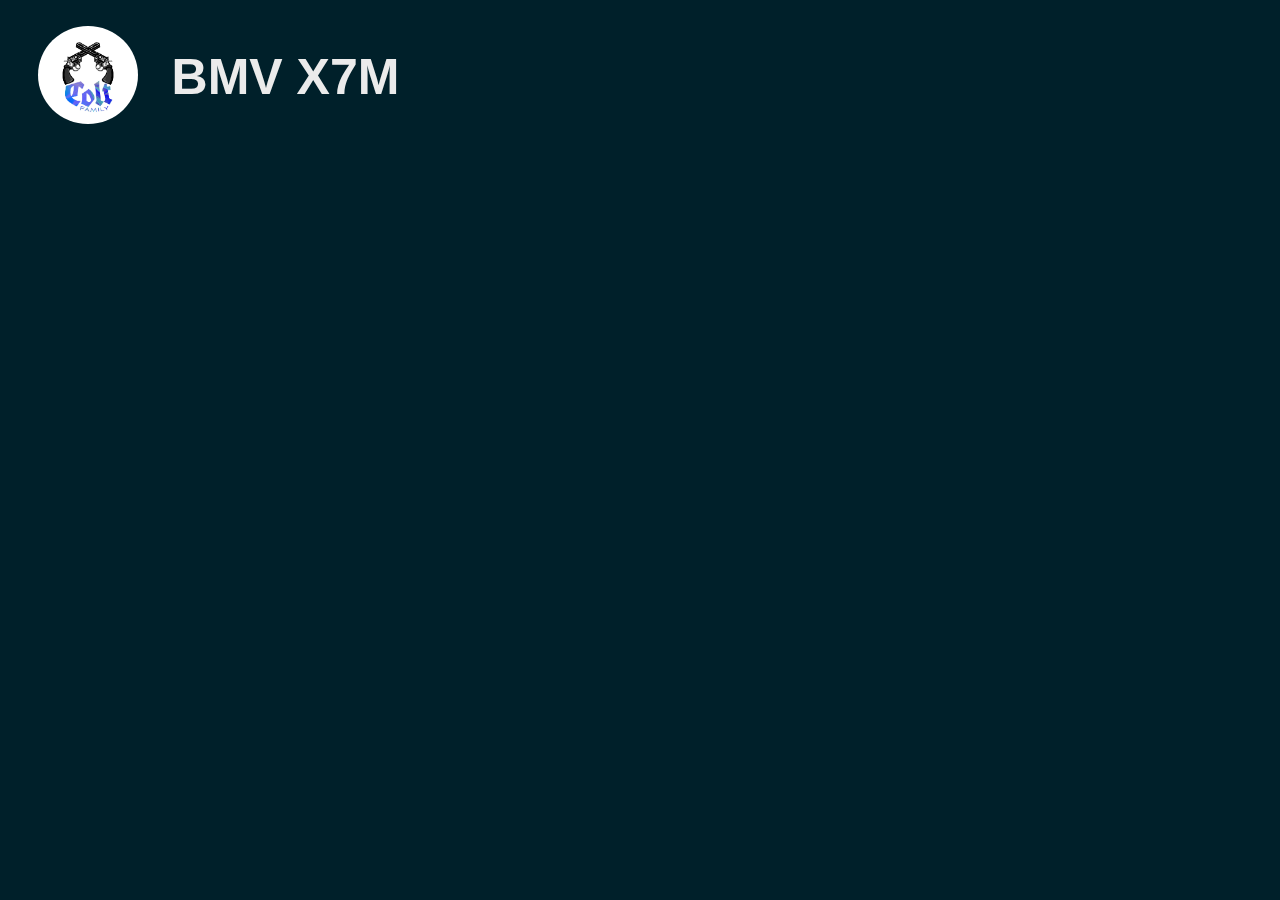
==== BMV_X7M.html @ 3071ca6e "first commit" ====
<!DOCTYPE html>
<html lang="ru">
<head>
    <meta charset="UTF-8">
    <meta http-equiv="X-UA-Compatible" content="IE=edge">
    <meta name="viewport" content="width=device-width, initial-scale=1.0">
    <link rel="stylesheet" href="./style/cars.css">
    <title>Document</title>
</head>
<body>
    <section class="promo1">
        <a href="./home.html"><img src="./img/logo.jpg" alt="" class="logo"></a>
        <h1 class="logoText">BMV X7M</h1>
    </section>
</body>
</html>
---- style/cars.css ----
*{
    padding: 0;
    margin: 0;
    text-decoration: none;
    overflow-y: hidden;
}
body{
    background: #00202a;
    padding: 2% 3% 0 3%;
}

.logo{
    width: 100px;
    border-radius: 50%;
}
.promo1{
display: flex;
justify-content: space-between;
align-items: center;
width: 30%;
}
.logoText{
    color: #ebebeb;
    font-family: 'Gill Sans', 'Gill Sans MT', Calibri, 'Trebuchet MS', sans-serif;
    font-weight: 800;
    font-size: 50px;
}
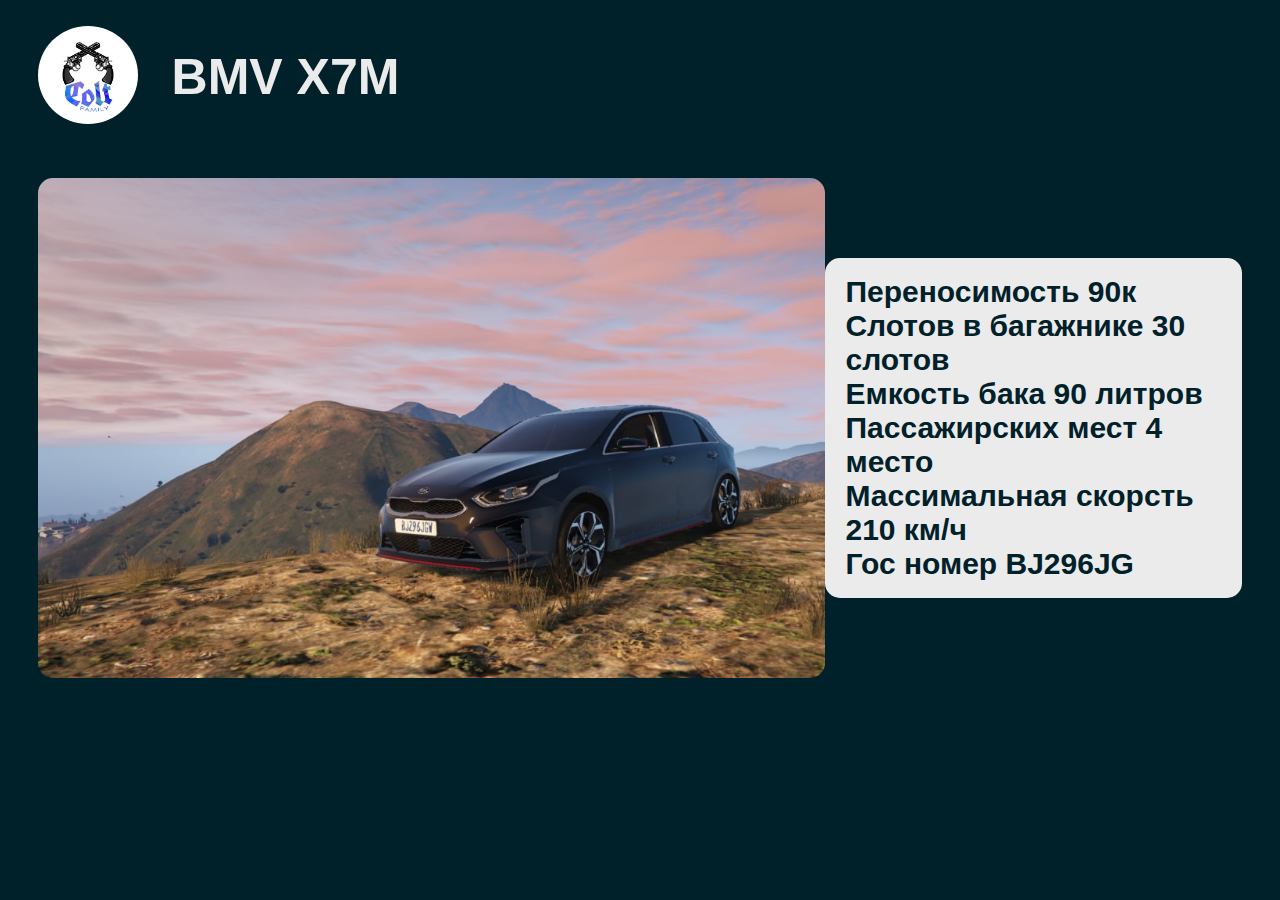
==== commit 3a0ddcd1: "dop" ====
--- a/BMV_X7M.html
+++ b/BMV_X7M.html
@@ -8,9 +8,28 @@
     <title>Document</title>
 </head>
 <body>
-    <section class="promo1">
+    <section class="menu">
         <a href="./home.html"><img src="./img/logo.jpg" alt="" class="logo"></a>
         <h1 class="logoText">BMV X7M</h1>
     </section>
+    <section class="main">
+        <div class="slider">
+            <div class="slader_line">
+                <div class="cart"><img src="./img/cars/kia/photo_2022-05-23_19-55-27.jpg" alt="" class="fotocart"></div>
+                <div class="cart"><img src="./img/cars/kia/photo_2022-05-23_19-55-56.jpg" alt="" class="fotocart"></div>
+                <div class="cart"><img src="./img/cars/kia/photo_2022-05-23_19-56-00.jpg" alt="" class="fotocart"></div>
+                <div class="cart"><img src="./img/cars/kia/photo_2022-05-23_19-56-04.jpg" alt="" class="fotocart"></div>
+            </div>
+        </div>
+        <div class="infoText">
+            <p class="info">Переносимость 90к</p>
+            <p class="info">Слотов в багажнике 30 слотов</p>
+            <p class="info">Емкость бака 90 литров</p>
+            <p class="info">Пассажирских мест 4 место</p>
+            <p class="info">Массимальная скорсть 210 км/ч</p>
+            <p class="info">Гос номер BJ296JG</p>
+        </div>
+    </section>
+    <script src="./script/cars.js"></script>
 </body>
 </html>--- a/style/cars.css
+++ b/style/cars.css
@@ -2,7 +2,6 @@
     padding: 0;
     margin: 0;
     text-decoration: none;
-    overflow-y: hidden;
 }
 body{
     background: #00202a;
@@ -13,15 +12,53 @@
     width: 100px;
     border-radius: 50%;
 }
-.promo1{
+.menu{
 display: flex;
 justify-content: space-between;
 align-items: center;
 width: 30%;
+}
+.main{
+    padding-top: 50px;
+    display: flex;
+    justify-content: space-around;
+    align-items: center;
 }
 .logoText{
     color: #ebebeb;
     font-family: 'Gill Sans', 'Gill Sans MT', Calibri, 'Trebuchet MS', sans-serif;
     font-weight: 800;
     font-size: 50px;
+}
+.slider{
+    width: 1000px;
+    height: 500px;
+    overflow: hidden;
+    border-radius: 15px;
+}
+.slader_line{
+    display: flex;
+    width: 100%;
+    position: relative;
+    left: 0;
+    transition: all ease 1s;
+    left: 0;
+}
+.fotocart{
+    width: 1000px;
+}
+.infoText{
+    background-color: #ebebeb;
+    border-radius: 15px;
+    height: 300px;
+    padding: 20px;
+    display: flex;
+    flex-direction: column;
+    justify-content: center;
+}
+.info{
+    color: #00202a;
+    font-family: 'Gill Sans', 'Gill Sans MT', Calibri, 'Trebuchet MS', sans-serif;
+    font-size: 30px;
+    font-weight: 700;
 }